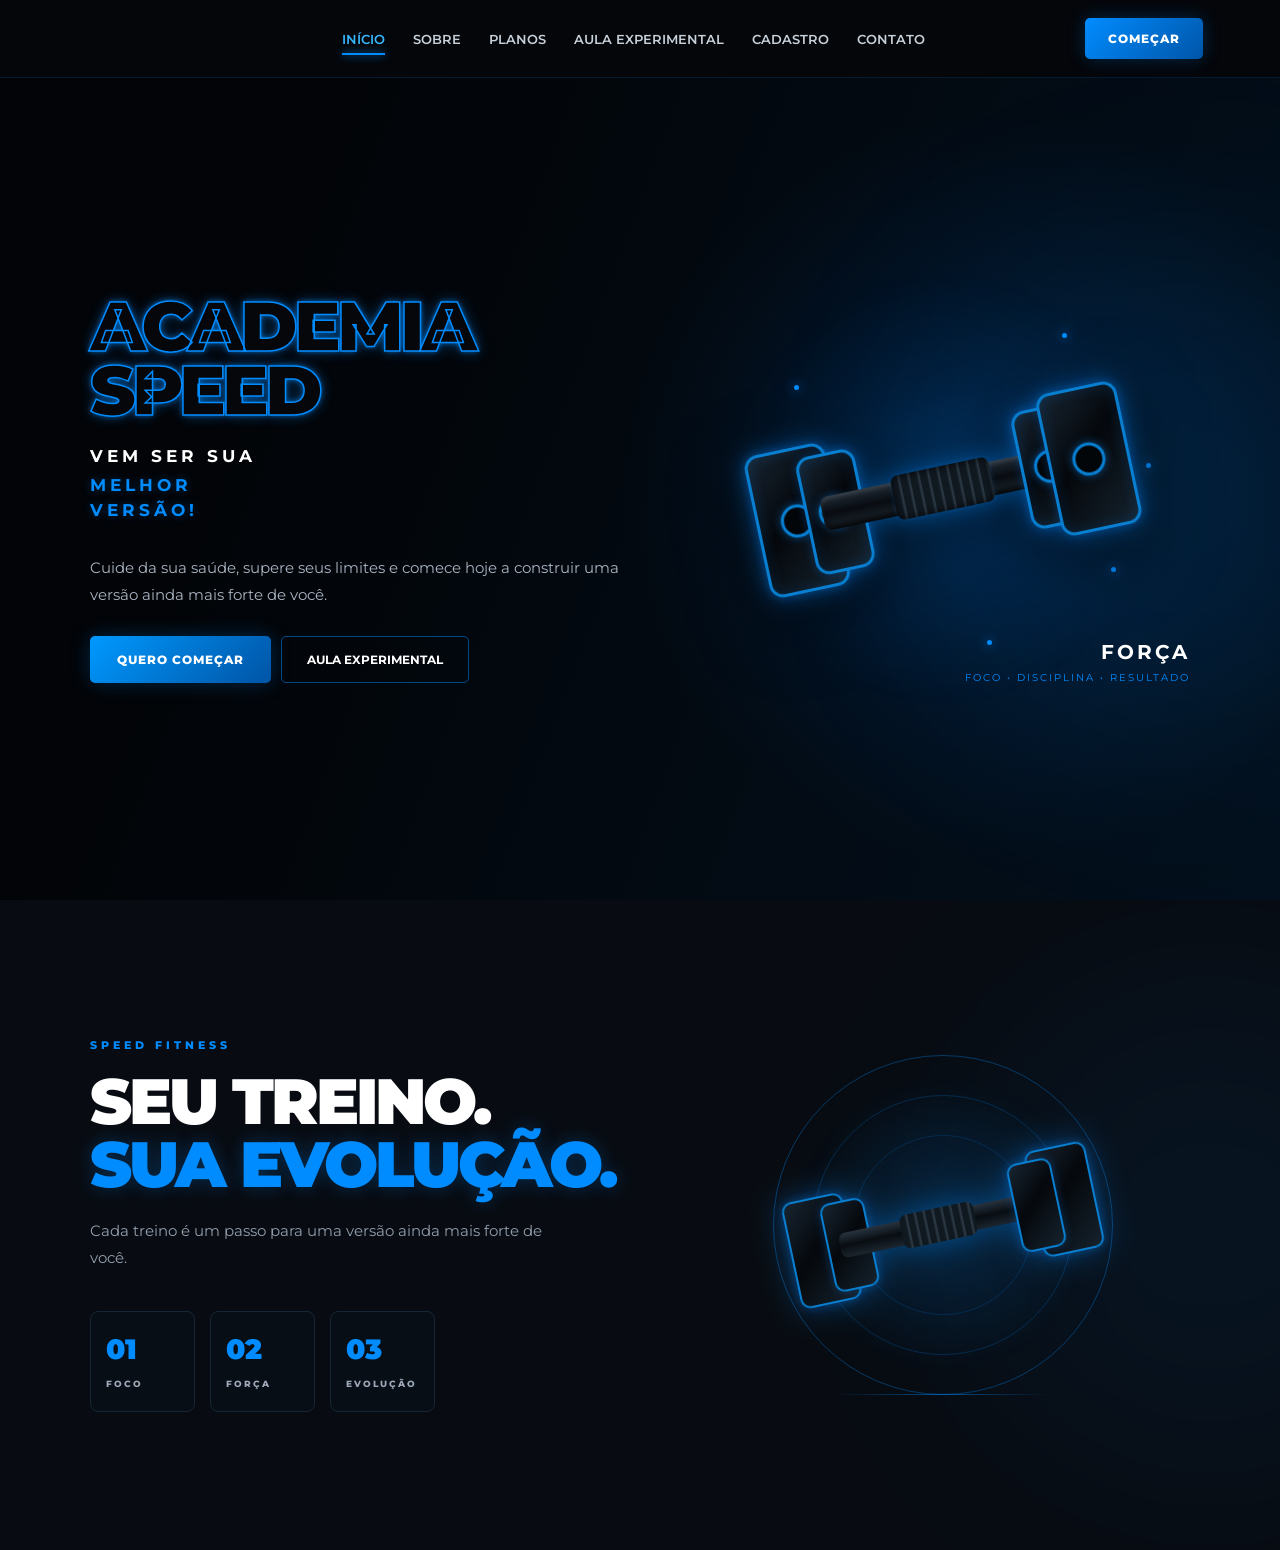
==== index.html @ 1f4860ee "Update index.html" ====
<!DOCTYPE html>
<html lang="pt-BR">

<head>
    <meta charset="UTF-8">
    <meta name="viewport" content="width=device-width, initial-scale=1.0">

    <title>Início | Speed Fitness</title>

    <link rel="stylesheet" href="estilo.css">
</head>

<body>

    <!-- =========================
         CABEÇALHO
    ========================== -->

    <header class="cabecalho">

        <a href="index.html" class="logo">
            <span>ACADEMIA</span>
            <small>SPEED</small>
        </a>

<link rel="preconnect" href="https://fonts.googleapis.com">
<link rel="preconnect" href="https://fonts.gstatic.com" crossorigin>
<link href="https://fonts.googleapis.com/css2?family=Montserrat:wght@400;500;600;700;800;900&display=swap" rel="stylesheet">
        <nav class="menu">

            <a href="index.html" class="ativo">INÍCIO</a>

            <a href="sobre.html">SOBRE</a>

            <a href="planos.html">PLANOS</a>

            <a href="experimental.html">
                AULA EXPERIMENTAL
            </a>

            <a href="cadastro.html">
                CADASTRO
            </a>

            <a href="contato.html">
                CONTATO
            </a>

        </nav>

        <a href="cadastro.html" class="botao-menu">
            COMEÇAR
        </a>

    </header>


    <!-- =========================
         INÍCIO
    ========================== -->

    <main>

        <section class="hero">

            <!-- CONTEÚDO DA ESQUERDA -->

            <div class="hero-conteudo">

                <div class="hero-subtitulo">
                    ACADEMIA SPEED
                </div>

                <h1>
                    VEM SER SUA
                    <span>
                        MELHOR<br>
                        VERSÃO!
                    </span>
                </h1>

                <p>
                    Cuide da sua saúde, supere seus limites e comece hoje
                    a construir uma versão ainda mais forte de você.
                </p>

                <div class="hero-botoes">

                    <a href="cadastro.html" class="botao-principal">
                        QUERO COMEÇAR
                    </a>

                    <a href="experimental.html" class="botao-secundario">
                        AULA EXPERIMENTAL
                    </a>

                </div>

            </div>


            <!-- VISUAL DA DIREITA -->

            <div class="hero-visual">

                <div class="circulo-brilho"></div>

                <div class="particula part-1"></div>
                <div class="particula part-2"></div>
                <div class="particula part-3"></div>
                <div class="particula part-4"></div>
                <div class="particula part-5"></div>


                <!-- HALTER -->

                <div class="halter">

                    <div class="anilha anilha-esquerda grande"></div>

                    <div class="anilha anilha-esquerda media"></div>

                    <div class="barra"></div>

                    <div class="pegador"></div>

                    <div class="anilha anilha-direita media"></div>

                    <div class="anilha anilha-direita grande"></div>

                </div>


                <!-- FRASE -->

                <div class="peso-texto">

                    <strong>FORÇA</strong>

                    <span>
                        FOCO • DISCIPLINA • RESULTADO
                    </span>

                </div>

            </div>

        </section>


        <section class="evolucao">

    <div class="evolucao-fundo"></div>

    <div class="evolucao-texto">

        <span class="mini-titulo">
            SPEED FITNESS
        </span>

        <h2>
            SEU TREINO.
            <span>SUA EVOLUÇÃO.</span>
        </h2>

        <p>
            Cada treino é um passo para uma versão
            ainda mais forte de você.
        </p>

        <div class="estatisticas">

            <div class="estatistica">
                <strong>01</strong>
                <span>FOCO</span>
            </div>

            <div class="estatistica">
                <strong>02</strong>
                <span>FORÇA</span>
            </div>

            <div class="estatistica">
                <strong>03</strong>
                <span>EVOLUÇÃO</span>
            </div>

        </div>

    </div>


    <div class="evolucao-visual">

        <div class="energia"></div>

        <div class="anel anel-1"></div>
        <div class="anel anel-2"></div>
        <div class="anel anel-3"></div>

        <div class="halter-evolucao">

            <div class="disco disco-esquerdo-1"></div>
            <div class="disco disco-esquerdo-2"></div>

            <div class="barra-evolucao"></div>

            <div class="pegador-evolucao"></div>

            <div class="disco disco-direito-1"></div>
            <div class="disco disco-direito-2"></div>

        </div>

        <div class="linha-evolucao">
            <span></span>
        </div>

    </div>

</section>
---- estilo.css ----
/* =====================================================
   SPEED FITNESS
   ESTILO PRINCIPAL DO SITE
   VERSÃO ORGANIZADA
===================================================== */


/* =====================================================
   CONFIGURAÇÕES GERAIS
===================================================== */

* {
    margin: 0;
    padding: 0;
    box-sizing: border-box;
}

html {
    scroll-behavior: smooth;
    width: 100%;
    overflow-x: hidden;
}

body {
    width: 100%;
    min-height: 100vh;
    font-family: 'Montserrat', sans-serif;
    background: #05070b;
    color: #ffffff;
    overflow-x: hidden;
}

a {
    text-decoration: none;
    color: inherit;
}

button,
input,
select,
textarea {
    font-family: inherit;
}

::selection {
    background: #008cff;
    color: #ffffff;
}


/* =====================================================
   CORES
===================================================== */

:root {
    --preto: #05070b;
    --preto-2: #090d14;
    --azul-escuro: #071522;
    --azul: #008cff;
    --azul-claro: #36b7ff;
    --azul-brilho: #00aaff;
    --cinza: #9ba7b5;
    --cinza-escuro: #18202b;
    --branco: #ffffff;
}


/* =====================================================
   CABEÇALHO
===================================================== */

.cabecalho {
    width: 100%;
    min-height: 78px;
    padding: 0 6%;

    display: flex;
    align-items: center;
    justify-content: space-between;
    gap: 25px;

    background: rgba(5, 7, 11, 0.94);

    border-bottom: 1px solid rgba(0, 140, 255, 0.15);

    position: sticky;
    top: 0;
    z-index: 1000;

    backdrop-filter: blur(15px);
}


/* =====================================================
   LOGO
===================================================== */

.logo {
    width: 105px;
    height: 65px;

    background-image: url("logo-speed-fitness.png");
    background-size: contain;
    background-position: center;
    background-repeat: no-repeat;

    flex-shrink: 0;

    transition: 0.3s ease;
}

.logo:hover {
    transform: scale(1.05);
}

.logo span,
.logo small {
    display: none;
}


/* =====================================================
   MENU
===================================================== */

.menu {
    display: flex;
    align-items: center;
    justify-content: center;
    gap: 28px;
}

.menu a {
    position: relative;

    color: #c8d0da;

    font-size: 13px;
    font-weight: 600;

    text-transform: uppercase;

    transition: 0.3s ease;
}

.menu a::after {
    content: "";

    position: absolute;
    left: 0;
    bottom: -8px;

    width: 0;
    height: 2px;

    background: var(--azul);

    box-shadow: 0 0 8px var(--azul);

    transition: 0.3s ease;
}

.menu a:hover {
    color: #ffffff;
}

.menu a:hover::after,
.menu a.ativo::after {
    width: 100%;
}

.menu a.ativo {
    color: var(--azul-claro);
}


/* =====================================================
   BOTÃO DO CABEÇALHO
===================================================== */

.botao-menu {
    padding: 13px 23px;

    background: linear-gradient(
        135deg,
        #008cff,
        #0055a8
    );

    border-radius: 5px;

    font-size: 12px;
    font-weight: 800;
    letter-spacing: 1px;

    transition: 0.3s ease;

    box-shadow: 0 0 18px rgba(0, 140, 255, 0.25);
}

.botao-menu:hover {
    transform: translateY(-3px);

    box-shadow:
        0 0 30px rgba(0, 140, 255, 0.5);
}


/* =====================================================
   HERO
===================================================== */

.hero {
    width: 100%;
    min-height: calc(100vh - 78px);

    padding: 70px 7%;

    display: flex;
    align-items: center;
    justify-content: space-between;

    position: relative;
    overflow: hidden;

    background:
        radial-gradient(
            circle at 78% 50%,
            rgba(0, 119, 255, 0.16),
            transparent 35%
        ),
        linear-gradient(
            110deg,
            #020407 20%,
            #03101d 100%
        );
}


/* brilho do fundo */

.hero::before {
    content: "";

    position: absolute;

    width: 500px;
    height: 500px;

    right: -150px;
    top: 20%;

    border-radius: 50%;

    background: rgba(0, 140, 255, 0.08);

    filter: blur(100px);

    pointer-events: none;
}


/* =====================================================
   CONTEÚDO DO HERO
===================================================== */

.hero-conteudo {
    width: 52%;
    max-width: 720px;

    position: relative;
    z-index: 5;

    animation: entradaTexto 1s ease forwards;
}


/* =====================================================
   ACADEMIA SPEED FITNESS
   TÍTULO GRANDE
===================================================== */

.hero-subtitulo {
    display: block;

    margin: 0 0 22px 0;

    color: #05070b;

    font-size: clamp(48px, 5.5vw, 88px);

    line-height: 0.9;

    font-weight: 900;

    letter-spacing: -4px;

    text-transform: uppercase;

    /*
       Preto por dentro
       Azul na borda
       Azul brilhando ao redor
    */

    -webkit-text-stroke: 1.5px #008cff;

    text-shadow:
        0 0 5px rgba(0, 140, 255, 0.75),
        0 0 14px rgba(0, 140, 255, 0.45);

    animation: tituloEntrada 1s ease forwards;
}


/* =====================================================
   VEM SER SUA MELHOR VERSÃO
   TÍTULO MENOR
===================================================== */

.hero h1 {
    margin: 0;

    font-size: 17px;

    line-height: 1.5;

    font-weight: 700;

    color: #ffffff;

    letter-spacing: 4px;

    text-transform: uppercase;
}


/* MELHOR / VERSÃO */

.hero h1 span {
    display: block;

    margin-top: 3px;

    color: #008cff;

    font-size: inherit;
    font-weight: inherit;
    letter-spacing: inherit;

    -webkit-text-stroke: 0;

    text-shadow:
        0 0 10px rgba(0, 140, 255, 0.35);
}


/* =====================================================
   TEXTO DO HERO
===================================================== */

.hero p {
    max-width: 620px;

    margin: 30px 0 0;

    color: #aab4c1;

    font-size: 15px;

    line-height: 1.8;
}


/* =====================================================
   BOTÕES DO HERO
===================================================== */

.hero-botoes {
    display: flex;
    align-items: center;
    gap: 10px;

    margin-top: 28px;
}

.hero-botoes a {
    transition: all 0.3s ease;
}

.hero-botoes a:hover {
    transform: translateY(-5px);
}


/* =====================================================
   BOTÃO PRINCIPAL
===================================================== */

.botao-principal {
    display: inline-flex;

    align-items: center;
    justify-content: center;

    padding: 16px 27px;

    background: linear-gradient(
        135deg,
        #0099ff,
        #0054a5
    );

    border-radius: 5px;

    font-size: 12px;
    font-weight: 800;

    letter-spacing: 1px;

    transition: 0.3s ease;

    box-shadow:
        0 0 20px rgba(0, 140, 255, 0.25);
}

.botao-principal:hover {
    transform: translateY(-4px);

    box-shadow:
        0 10px 35px rgba(0, 140, 255, 0.35);
}


/* =====================================================
   BOTÃO SECUNDÁRIO
===================================================== */

.botao-secundario {
    display: inline-flex;

    align-items: center;
    justify-content: center;

    padding: 15px 25px;

    border: 1px solid rgba(0, 140, 255, 0.5);

    color: #ffffff;

    border-radius: 5px;

    font-size: 12px;
    font-weight: 700;

    transition: 0.3s ease;
}

.botao-secundario:hover {
    background: rgba(0, 140, 255, 0.1);

    border-color: var(--azul);

    transform: translateY(-3px);
}


/* =====================================================
   VISUAL DO HERO
===================================================== */

.hero-visual {
    width: 45%;
    height: 520px;

    position: relative;

    display: flex;
    align-items: center;
    justify-content: center;

    animation: entradaVisual 1.2s ease forwards;
}


/* =====================================================
   CÍRCULO DE BRILHO
===================================================== */

.circulo-brilho {
    position: absolute;

    width: 430px;
    height: 430px;

    border-radius: 50%;

    background:
        radial-gradient(
            circle,
            rgba(0, 136, 255, 0.20) 0%,
            rgba(0, 90, 180, 0.10) 35%,
            transparent 70%
        );

    filter: blur(8px);

    animation: pulsar 4s ease-in-out infinite;
}


/* =====================================================
   HALTER
===================================================== */

.halter {
    width: 390px;
    height: 170px;

    position: relative;
    z-index: 3;

    transform: rotate(-12deg);

    animation:
        flutuarHalter 4s ease-in-out infinite;

    filter:
        drop-shadow(0 0 12px rgba(0, 140, 255, 0.45))
        drop-shadow(0 20px 35px rgba(0, 0, 0, 0.6));
}


/* =====================================================
   BARRA
===================================================== */

.barra {
    position: absolute;

    width: 245px;
    height: 34px;

    left: 72px;
    top: 68px;

    border-radius: 8px;

    background: linear-gradient(
        180deg,
        #202a35,
        #080c11,
        #1c252e
    );

    box-shadow:
        inset 0 3px 4px rgba(255,255,255,0.12),
        inset 0 -4px 5px rgba(0,0,0,0.8);
}


/* =====================================================
   PEGADOR
===================================================== */

.pegador {
    position: absolute;

    width: 100px;
    height: 45px;

    left: 145px;
    top: 62px;

    border-radius: 8px;

    background: repeating-linear-gradient(
        90deg,
        #101820 0px,
        #101820 7px,
        #293641 8px,
        #293641 10px
    );

    box-shadow:
        inset 0 0 8px rgba(0,0,0,0.8),
        0 0 5px rgba(0,140,255,0.2);
}


/* =====================================================
   ANILHAS
===================================================== */

.anilha {
    position: absolute;

    border-radius: 14px;

    background:
        linear-gradient(
            135deg,
            #172431,
            #05080c 45%,
            #15222d
        );

    border: 3px solid #087fd1;

    box-shadow:
        inset 0 0 15px rgba(0,140,255,0.15),
        0 0 10px rgba(0,130,255,0.3);
}

.anilha.grande {
    width: 82px;
    height: 145px;

    top: 13px;
}

.anilha.media {
    width: 60px;
    height: 120px;

    top: 25px;
}


/* esquerda */

.anilha-esquerda.grande {
    left: 5px;
}

.anilha-esquerda.media {
    left: 55px;
}


/* direita */

.anilha-direita.media {
    right: 55px;
}

.anilha-direita.grande {
    right: 5px;
}


/* centro das anilhas */

.anilha::after {
    content: "";

    position: absolute;

    width: 27px;
    height: 27px;

    top: 50%;
    left: 50%;

    transform: translate(-50%, -50%);

    border-radius: 50%;

    background: #030609;

    border: 3px solid #087fd1;

    box-shadow:
        0 0 8px rgba(0,140,255,0.5);
}


/* =====================================================
   TEXTO FORÇA
===================================================== */

.peso-texto {
    position: absolute;

    right: 0;
    bottom: 65px;

    display: flex;
    flex-direction: column;

    text-align: right;

    z-index: 4;

    animation:
        flutuarTexto 4s ease-in-out infinite;
}

.peso-texto strong {
    color: #ffffff;

    font-size: 20px;

    letter-spacing: 3px;
}

.peso-texto span {
    margin-top: 7px;

    color: #008cff;

    font-size: 10px;

    letter-spacing: 2px;
}


/* =====================================================
   LINHAS DECORATIVAS
===================================================== */

.linha-decorativa {
    position: absolute;

    width: 180px;
    height: 1px;

    background:
        linear-gradient(
            90deg,
            transparent,
            #008cff,
            transparent
        );

    opacity: 0.4;
}

.linha-1 {
    top: 100px;
    right: 40px;

    transform: rotate(-25deg);

    animation:
        moverLinha 5s ease-in-out infinite;
}

.linha-2 {
    bottom: 120px;
    left: 40px;

    transform: rotate(-25deg);

    animation:
        moverLinha 6s ease-in-out infinite reverse;
}


/* =====================================================
   PARTÍCULAS
===================================================== */

.particula {
    position: absolute;

    width: 5px;
    height: 5px;

    border-radius: 50%;

    background: #008cff;

    box-shadow:
        0 0 12px #008cff;

    animation:
        particulaSubir 4s ease-in-out infinite;
}

.part-1 {
    top: 20%;
    right: 25%;
}

.part-2 {
    top: 65%;
    right: 15%;
    animation-delay: 1s;
}

.part-3 {
    top: 30%;
    left: 20%;
    animation-delay: 2s;
}

.part-4 {
    bottom: 20%;
    right: 40%;
    animation-delay: 1.5s;
}

.part-5 {
    top: 45%;
    right: 8%;
    animation-delay: 2.5s;
}


/* =====================================================
   SEÇÃO EVOLUÇÃO
===================================================== */

.evolucao {
    min-height: 650px;

    display: flex;
    align-items: center;
    justify-content: space-between;

    gap: 50px;

    position: relative;
    overflow: hidden;

    padding: 100px 7%;

    background:
        radial-gradient(
            circle at 75% 50%,
            rgba(0, 140, 255, 0.12),
            transparent 35%
        ),
        #070b11;
}


/* fundo */

.evolucao-fundo {
    position: absolute;

    width: 500px;
    height: 500px;

    right: -180px;
    top: 50%;

    transform: translateY(-50%);

    border-radius: 50%;

    background: rgba(0, 140, 255, 0.06);

    filter: blur(100px);

    pointer-events: none;
}


/* =====================================================
   TEXTO DA EVOLUÇÃO
===================================================== */

.evolucao-texto {
    width: 48%;

    position: relative;
    z-index: 3;
}

.mini-titulo {
    display: block;

    margin-bottom: 18px;

    color: #008cff;

    font-size: 11px;

    font-weight: 800;

    letter-spacing: 4px;
}

.evolucao-texto h2 {
    margin: 0 0 22px;

    font-size: clamp(40px, 5vw, 70px);

    line-height: 0.98;

    font-weight: 900;

    letter-spacing: -3px;
}

.evolucao-texto h2 span {
    display: block;

    color: #008cff;

    text-shadow:
        0 0 18px rgba(0,140,255,0.25);
}

.evolucao-texto > p {
    max-width: 480px;

    color: #929eac;

    font-size: 15px;

    line-height: 1.8;
}


/* =====================================================
   ESTATÍSTICAS
===================================================== */

.estatisticas {
    display: flex;

    gap: 15px;

    margin-top: 40px;
}

.estatistica {
    min-width: 105px;

    padding: 20px 15px;

    background: rgba(9, 15, 23, 0.8);

    border: 1px solid #172636;

    border-radius: 8px;

    transition: 0.3s ease;
}

.estatistica:hover {
    transform: translateY(-6px);

    border-color: #008cff;

    box-shadow:
        0 10px 30px rgba(0,140,255,0.1);
}

.estatistica strong {
    display: block;

    color: #008cff;

    font-size: 28px;

    font-weight: 900;

    margin-bottom: 6px;
}

.estatistica span {
    color: #9ca8b6;

    font-size: 9px;

    font-weight: 800;

    letter-spacing: 2px;
}


/* =====================================================
   VISUAL DA EVOLUÇÃO
===================================================== */

.evolucao-visual {
    width: 45%;
    height: 450px;

    position: relative;

    display: flex;
    align-items: center;
    justify-content: center;
}


/* energia */

.energia {
    position: absolute;

    width: 320px;
    height: 320px;

    border-radius: 50%;

    background:
        radial-gradient(
            circle,
            rgba(0,140,255,0.20),
            transparent 65%
        );

    filter: blur(5px);

    animation: pulsar 4s ease-in-out infinite;
}


/* anéis */

.anel {
    position: absolute;

    border: 1px solid rgba(0,140,255,0.35);

    border-radius: 50%;

    animation: girar 12s linear infinite;
}

.anel-1 {
    width: 340px;
    height: 340px;
}

.anel-2 {
    width: 260px;
    height: 260px;

    border-color: rgba(0,140,255,0.22);

    animation-duration: 9s;

    animation-direction: reverse;
}

.anel-3 {
    width: 180px;
    height: 180px;

    border-color: rgba(0,140,255,0.18);

    animation-duration: 7s;
}


/* =====================================================
   HALTER DA EVOLUÇÃO
===================================================== */

.halter-evolucao {
    width: 320px;
    height: 130px;

    position: relative;
    z-index: 3;

    transform: rotate(-12deg);

    filter:
        drop-shadow(0 0 15px rgba(0,140,255,0.4));

    animation:
        flutuarHalter 4s ease-in-out infinite;
}


/* barra */

.barra-evolucao {
    position: absolute;

    width: 210px;
    height: 25px;

    left: 55px;
    top: 52px;

    border-radius: 7px;

    background:
        linear-gradient(
            180deg,
            #27333f,
            #080d12,
            #1c252e
        );
}


/* pegador */

.pegador-evolucao {
    position: absolute;

    width: 75px;
    height: 34px;

    left: 118px;
    top: 47px;

    border-radius: 7px;

    background:
        repeating-linear-gradient(
            90deg,
            #101820 0px,
            #101820 6px,
            #293641 7px,
            #293641 9px
        );
}


/* discos */

.disco {
    position: absolute;

    border-radius: 10px;

    background:
        linear-gradient(
            135deg,
            #172431,
            #05080c 45%,
            #15222d
        );

    border: 2px solid #087fd1;

    box-shadow:
        0 0 10px rgba(0,130,255,0.3);
}

.disco-esquerdo-1,
.disco-direito-1 {
    width: 62px;
    height: 108px;

    top: 11px;
}

.disco-esquerdo-2,
.disco-direito-2 {
    width: 45px;
    height: 90px;

    top: 20px;
}

.disco-esquerdo-1 {
    left: 5px;
}

.disco-esquerdo-2 {
    left: 42px;
}

.disco-direito-1 {
    right: 5px;
}

.disco-direito-2 {
    right: 42px;
}


/* linha */

.linha-evolucao {
    position: absolute;

    bottom: 55px;
    left: 50%;

    width: 220px;
    height: 1px;

    transform: translateX(-50%);

    background:
        linear-gradient(
            90deg,
            transparent,
            #008cff,
            transparent
        );

    opacity: 0.5;
}


/* =====================================================
   SEÇÕES GERAIS
===================================================== */

section {
    padding: 100px 7%;
}

section:nth-of-type(even) {
    background: #080c12;
}

section h2 {
    font-size: clamp(30px, 4vw, 52px);

    font-weight: 900;

    line-height: 1.05;

    letter-spacing: -2px;

    margin-bottom: 20px;
}

section h2 span {
    color: var(--azul);
}


/* =====================================================
   CARDS DE BENEFÍCIOS
===================================================== */

.beneficios {
    display: grid;

    grid-template-columns: repeat(4, 1fr);

    gap: 20px;

    margin-top: 50px;
}

.beneficio {
    padding: 35px 25px;

    background: #0a1018;

    border: 1px solid #172331;

    border-radius: 10px;

    position: relative;

    overflow: hidden;

    transition: 0.4s ease;
}

.beneficio::before {
    content: "";

    position: absolute;

    width: 100%;
    height: 2px;

    top: 0;
    left: -100%;

    background: var(--azul);

    transition: 0.4s ease;
}

.beneficio:hover {
    transform: translateY(-8px);

    border-color: rgba(0,140,255,0.5);

    box-shadow:
        0 15px 35px rgba(0,0,0,0.35);
}

.beneficio:hover::before {
    left: 0;
}

.beneficio-icone {
    font-size: 30px;

    margin-bottom: 25px;
}

.beneficio h3 {
    font-size: 17px;

    margin-bottom: 12px;
}

.beneficio p {
    color: #8996a5;

    font-size: 13px;

    line-height: 1.7;
}


/* =====================================================
   PÁGINAS INTERNAS
===================================================== */

.pagina-topo {
    min-height: 400px;

    display: flex;

    flex-direction: column;

    justify-content: center;

    align-items: flex-start;

    background:
        radial-gradient(
            circle at 80% 30%,
            rgba(0,140,255,0.13),
            transparent 35%
        ),
        #070b11;
}

.pagina-topo h1 {
    font-size: clamp(40px,6vw,75px);

    line-height: 1;

    font-weight: 900;

    letter-spacing: -3px;

    margin-bottom: 25px;
}

.pagina-topo h1 span {
    color: var(--azul);
}

.pagina-topo > p:last-child {
    max-width: 650px;

    color: #9aa7b6;

    line-height: 1.8;
}


/* =====================================================
   SOBRE
===================================================== */

.sobre-conteudo {
    max-width: 1000px;

    margin: auto;
}

.sobre-conteudo p {
    color: #a4afbc;

    line-height: 1.9;

    font-size: 15px;

    margin-bottom: 20px;
}

.diferenciais {
    display: grid;

    grid-template-columns: repeat(4,1fr);

    gap: 20px;

    margin-top: 50px;
}

.diferencial {
    padding: 30px;

    background: #0b1119;

    border: 1px solid #182534;

    border-radius: 10px;

    transition: 0.3s ease;
}

.diferencial:hover {
    transform: translateY(-6px);

    border-color: var(--azul);
}

.diferencial h3 {
    margin-bottom: 12px;

    font-size: 15px;
}

.diferencial p {
    font-size: 12px;

    line-height: 1.7;

    color: #8f9baa;
}


/* =====================================================
   PLANOS
===================================================== */

.planos-grid {
    display: grid;

    grid-template-columns: repeat(3,1fr);

    gap: 22px;
}

.plano-card {
    padding: 35px;

    background:
        linear-gradient(
            145deg,
            #0b121b,
            #070b10
        );

    border: 1px solid #1a2a3a;

    border-radius: 12px;

    position: relative;

    overflow: hidden;

    transition: 0.4s ease;
}

.plano-card:hover {
    transform: translateY(-8px);

    border-color: var(--azul);

    box-shadow:
        0 15px 45px rgba(0,140,255,0.12);
}

.plano-card.destaque {
    border-color: var(--azul);

    box-shadow:
        0 0 30px rgba(0,140,255,0.12);
}

.plano-card .tag {
    display: inline-block;

    padding: 6px 10px;

    background: rgba(0,140,255,0.12);

    color: var(--azul-claro);

    font-size: 9px;

    font-weight: 800;

    letter-spacing: 1px;

    border-radius: 3px;

    margin-bottom: 20px;
}

.plano-card h3 {
    font-size: 20px;

    margin-bottom: 15px;
}

.preco {
    font-size: 36px;

    font-weight: 900;

    margin-bottom: 8px;
}

.preco small {
    font-size: 12px;

    color: #788594;

    font-weight: 500;
}

.plano-card p {
    color: #8996a5;

    font-size: 12px;

    line-height: 1.7;
}

.plano-card .botao-secundario {
    width: 100%;

    margin-top: 25px;
}


/* =====================================================
   FAMÍLIA
===================================================== */

.cadastro-familia {
    display: flex;

    align-items: center;

    justify-content: space-between;

    gap: 40px;

    background:
        linear-gradient(
            120deg,
            #071522,
            #05080d
        );
}

.cadastro-familia > div {
    max-width: 650px;
}

.cadastro-familia p {
    color: #929eac;

    line-height: 1.8;

    font-size: 14px;
}


/* =====================================================
   CADASTRO
===================================================== */

.cadastro-area {
    display: grid;

    grid-template-columns: 0.8fr 1.2fr;

    gap: 70px;

    align-items: start;
}

.cadastro-informacoes {
    position: sticky;

    top: 120px;
}

.cadastro-informacoes > p:not(.subtitulo) {
    color: #919dab;

    line-height: 1.8;

    font-size: 14px;
}

.cadastro-beneficios {
    margin-top: 35px;
}

.cadastro-beneficios div {
    display: flex;

    align-items: center;

    gap: 15px;

    margin-bottom: 18px;
}

.cadastro-beneficios span {
    width: 25px;
    height: 25px;

    display: flex;

    align-items: center;
    justify-content: center;

    background: rgba(0,140,255,0.1);

    border: 1px solid rgba(0,140,255,0.4);

    border-radius: 50%;

    color: var(--azul);

    font-size: 12px;
}

.cadastro-beneficios p {
    color: #b0bac6;

    font-size: 13px;
}


/* =====================================================
   FORMULÁRIO
===================================================== */

.formulario-container {
    padding: 40px;

    background: #080e16;

    border: 1px solid #172636;

    border-radius: 14px;

    box-shadow:
        0 20px 60px rgba(0,0,0,0.25);
}

.formulario-titulo {
    display: flex;

    align-items: center;

    gap: 18px;

    padding-bottom: 25px;

    margin-bottom: 25px;

    border-bottom: 1px solid #1a2836;
}

.formulario-titulo > span {
    color: var(--azul);

    font-size: 12px;

    font-weight: 900;
}

.formulario-titulo p {
    color: var(--azul-claro);

    font-size: 9px;

    font-weight: 800;

    letter-spacing: 2px;
}

.formulario-titulo h2 {
    font-size: 23px;

    margin: 4px 0 0;
}

.campo {
    margin-bottom: 20px;
}

.campo label {
    display: block;

    margin-bottom: 8px;

    color: #c6ced8;

    font-size: 12px;

    font-weight: 600;
}

.campo input,
.campo select,
.campo textarea {
    width: 100%;

    padding: 14px 15px;

    color: #ffffff;

    background: #05090e;

    border: 1px solid #1d2b39;

    border-radius: 5px;

    outline: none;

    font-size: 13px;

    transition: 0.3s ease;
}

.campo textarea {
    resize: vertical;

    min-height: 100px;
}

.campo input:focus,
.campo select:focus,
.campo textarea:focus {
    border-color: var(--azul);

    box-shadow:
        0 0 15px rgba(0,140,255,0.08);
}

.campo select option {
    background: #080e16;

    color: #ffffff;
}


/* =====================================================
   AVISO CADASTRO
===================================================== */

.aviso-cadastro {
    display: flex;

    align-items: flex-start;

    gap: 10px;

    padding: 15px;

    margin: 25px 0;

    background: rgba(0,140,255,0.05);

    border: 1px solid rgba(0,140,255,0.12);

    border-radius: 6px;
}

.aviso-cadastro p {
    color: #7f8d9d;

    font-size: 10px;

    line-height: 1.6;
}

.botao-enviar {
    width: 100%;

    padding: 17px;

    border: none;

    border-radius: 5px;

    cursor: pointer;

    color: #ffffff;

    background:
        linear-gradient(
            135deg,
            #008cff,
            #0055a8
        );

    font-size: 11px;

    font-weight: 800;

    letter-spacing: 1px;

    transition: 0.3s ease;
}

.botao-enviar span {
    margin-left: 10px;

    font-size: 18px;
}

.botao-enviar:hover {
    transform: translateY(-3px);

    box-shadow:
        0 10px 30px rgba(0,140,255,0.25);
}


/* =====================================================
   PRIVACIDADE
===================================================== */

.privacidade {
    display: flex;

    align-items: center;

    gap: 25px;

    max-width: 1000px;

    margin: 0 auto;

    padding: 25px;

    background: #090f17;

    border: 1px solid #162535;

    border-radius: 10px;
}

.privacidade-icone {
    font-size: 30px;
}

.privacidade h3 {
    font-size: 14px;

    margin-bottom: 8px;
}

.privacidade p {
    color: #7f8d9d;

    font-size: 12px;

    line-height: 1.6;
}


/* =====================================================
   AULA EXPERIMENTAL
===================================================== */

.experimental-destaque {
    display: grid;

    grid-template-columns: repeat(3,1fr);

    gap: 20px;
}

.passo {
    padding: 35px;

    background: #090f17;

    border: 1px solid #172636;

    border-radius: 10px;

    transition: 0.4s ease;
}

.passo:hover {
    transform: translateY(-8px);

    border-color: var(--azul);
}

.passo-numero {
    font-size: 40px;

    font-weight: 900;

    color: rgba(0,140,255,0.3);

    margin-bottom: 20px;
}

.passo h3 {
    font-size: 17px;

    margin-bottom: 12px;
}

.passo p {
    color: #8996a5;

    font-size: 13px;

    line-height: 1.7;
}


/* =====================================================
   HORÁRIOS
===================================================== */

.horarios {
    display: grid;

    grid-template-columns: 1fr 1fr;

    gap: 70px;

    align-items: center;
}

.horarios-texto p:last-child {
    color: #8f9ba9;

    line-height: 1.8;

    font-size: 14px;
}

.tabela-horarios {
    background: #090f17;

    border: 1px solid #172636;

    border-radius: 10px;

    overflow: hidden;
}

.horario-linha {
    display: flex;

    align-items: center;

    justify-content: space-between;

    gap: 20px;

    padding: 23px 25px;

    border-bottom: 1px solid #17202c;
}

.horario-linha:last-child {
    border-bottom: none;
}

.horario-linha strong {
    font-size: 13px;
}

.horario-linha span {
    color: var(--azul-claro);

    font-size: 12px;

    text-align: right;
}


/* =====================================================
   CONTATO
===================================================== */

.contato-area {
    display: grid;

    grid-template-columns: repeat(3,1fr);

    gap: 22px;
}

.contato-card {
    padding: 35px;

    background: #090f17;

    border: 1px solid #172636;

    border-radius: 10px;

    transition: 0.4s ease;
}

.contato-card:hover {
    transform: translateY(-8px);

    border-color: rgba(0,140,255,0.6);

    box-shadow:
        0 15px 40px rgba(0,0,0,0.3);
}

.contato-card.destaque {
    border-color: rgba(0,140,255,0.5);
}

.contato-icone {
    font-size: 30px;

    margin-bottom: 25px;
}

.contato-label {
    color: var(--azul);

    font-size: 9px;

    font-weight: 800;

    letter-spacing: 2px;

    margin-bottom: 10px;
}

.contato-card h3 {
    font-size: 18px;

    margin-bottom: 15px;
}

.contato-card > p:not(.contato-label) {
    color: #8f9baa;

    font-size: 12px;

    line-height: 1.8;
}

.link-contato {
    display: inline-block;

    margin-top: 25px;

    color: var(--azul-claro);

    font-size: 10px;

    font-weight: 800;

    letter-spacing: 1px;

    transition: 0.3s ease;
}

.link-contato:hover {
    color: #ffffff;

    transform: translateX(5px);
}


/* =====================================================
   FAQ
===================================================== */

.faq {
    max-width: 1000px;

    margin: auto;
}

.faq-lista {
    margin-top: 40px;
}

.faq details {
    border-bottom: 1px solid #1a2734;
}

.faq summary {
    list-style: none;

    cursor: pointer;

    padding: 23px 5px;

    display: flex;

    align-items: center;

    justify-content: space-between;

    font-size: 14px;

    font-weight: 600;
}

.faq summary::-webkit-details-marker {
    display: none;
}

.faq summary span {
    color: var(--azul);

    font-size: 22px;

    transition: 0.3s ease;
}

.faq details[open] summary span {
    transform: rotate(45deg);
}

.faq details p {
    color: #8996a5;

    font-size: 12px;

    line-height: 1.8;

    padding: 0 35px 25px 5px;
}


/* =====================================================
   CHAMADA FINAL
===================================================== */

.chamada-final {
    display: flex;

    align-items: center;

    justify-content: space-between;

    gap: 40px;

    padding-top: 80px;
    padding-bottom: 80px;

    background:
        radial-gradient(
            circle at 20% 50%,
            rgba(0,140,255,0.12),
            transparent 35%
        ),
        #07101a;
}

.chamada-final p {
    color: var(--azul-claro);

    font-size: 10px;

    font-weight: 800;

    letter-spacing: 3px;

    margin-bottom: 15px;
}

.chamada-final h2 {
    margin: 0;
}


/* =====================================================
   RODAPÉ
===================================================== */

.rodape {
    padding: 55px 7% 30px;

    background: #030508;

    border-top: 1px solid #101a24;

    text-align: center;
}

.rodape .logo {
    margin: 0 auto 20px;
}

.rodape > p {
    color: #6f7b88;

    font-size: 11px;

    margin-bottom: 25px;
}

.rodape-links {
    display: flex;

    justify-content: center;

    flex-wrap: wrap;

    gap: 25px;

    margin-bottom: 35px;
}

.rodape-links a {
    color: #8b97a5;

    font-size: 10px;

    font-weight: 600;

    text-transform: uppercase;

    transition: 0.3s ease;
}

.rodape-links a:hover {
    color: var(--azul);
}

.copyright {
    padding-top: 25px;

    border-top: 1px solid #111923;

    color: #4e5965 !important;

    font-size: 9px !important;

    margin: 0 !important;
}


/* =====================================================
   ANIMAÇÕES
===================================================== */

@keyframes entradaTexto {
    from {
        opacity: 0;
        transform: translateX(-50px);
    }

    to {
        opacity: 1;
        transform: translateX(0);
    }
}

@keyframes entradaVisual {
    from {
        opacity: 0;
        transform: translateX(70px);
    }

    to {
        opacity: 1;
        transform: translateX(0);
    }
}

@keyframes tituloEntrada {
    from {
        opacity: 0;
        transform: translateY(20px);
    }

    to {
        opacity: 1;
        transform: translateY(0);
    }
}

@keyframes flutuarHalter {
    0%,
    100% {
        transform: translateY(0) rotate(-12deg);
    }

    50% {
        transform: translateY(-22px) rotate(-8deg);
    }
}

@keyframes pulsar {
    0%,
    100% {
        transform: scale(0.95);
        opacity: 0.7;
    }

    50% {
        transform: scale(1.08);
        opacity: 1;
    }
}

@keyframes flutuarTexto {
    0%,
    100% {
        transform: translateY(0);
    }

    50% {
        transform: translateY(-10px);
    }
}

@keyframes particulaSubir {
    0%,
    100% {
        transform: translateY(20px);
        opacity: 0;
    }

    30% {
        opacity: 1;
    }

    70% {
        opacity: 1;
    }

    100% {
        transform: translateY(-60px);
        opacity: 0;
    }
}

@keyframes moverLinha {
    0%,
    100% {
        opacity: 0.2;
        transform: translateX(0) rotate(-25deg);
    }

    50% {
        opacity: 0.7;
        transform: translateX(20px) rotate(-25deg);
    }
}

@keyframes girar {
    from {
        transform: rotate(0deg);
    }

    to {
        transform: rotate(360deg);
    }
}

@keyframes aparecer {
    from {
        opacity: 0;
        transform: translateY(25px);
    }

    to {
        opacity: 1;
        transform: translateY(0);
    }
}

@keyframes flutuar {
    0%,
    100% {
        transform: translateY(0);
    }

    50% {
        transform: translateY(-12px);
    }
}


/* =====================================================
   ANIMAÇÃO DOS CARDS
===================================================== */

.beneficio,
.diferencial,
.plano-card,
.passo,
.contato-card,
.estatistica {
    animation: aparecer 0.7s ease both;
}


/* =====================================================
   TABLET
===================================================== */

@media (max-width: 1000px) {

    .cabecalho {
        padding: 0 4%;
    }

    .menu {
        gap: 15px;
    }

    .menu a {
        font-size: 10px;
    }

    .beneficios {
        grid-template-columns: repeat(2,1fr);
    }

    .diferenciais {
        grid-template-columns: repeat(2,1fr);
    }

    .planos-grid {
        grid-template-columns: repeat(2,1fr);
    }

    .contato-area {
        grid-template-columns: 1fr;
    }

    .cadastro-area {
        grid-template-columns: 1fr;
    }

    .cadastro-informacoes {
        position: static;
    }

    .horarios {
        grid-template-columns: 1fr;
    }
}


/* =====================================================
   RESPONSIVO — CELULAR
===================================================== */

@media (max-width: 700px) {

    /* CABEÇALHO */

    .cabecalho {
        min-height: 75px;

        height: auto;

        padding: 10px 15px;

        flex-wrap: wrap;

        gap: 8px;
    }

    .logo {
        width: 80px;
        height: 55px;
    }

    .menu {
        width: 100%;

        order: 3;

        display: flex;

        justify-content: center;

        flex-wrap: wrap;

        gap: 8px 14px;

        padding: 8px 0 4px;

        overflow: hidden;
    }

    .menu a {
        font-size: 10px;

        white-space: nowrap;
    }

    .botao-menu {
        padding: 10px 15px;

        font-size: 9px;
    }


    /* HERO */

    .hero {
        width: 100%;

        min-height: auto;

        padding: 55px 18px 45px;

        flex-direction: column;

        align-items: center;

        justify-content: center;

        text-align: center;

        gap: 20px;
    }

    .hero-conteudo {
        width: 100%;

        max-width: 100%;

        display: flex;

        flex-direction: column;

        align-items: center;

        text-align: center;
    }


    /* ACADEMIA SPEED FITNESS */

    .hero-subtitulo {
        width: 100%;

        max-width: 360px;

        font-size: clamp(31px, 10vw, 43px);

        line-height: 0.95;

        letter-spacing: -1.5px;

        margin: 0 auto 18px;

        text-align: center;

        -webkit-text-stroke: 1px #008cff;

        text-shadow:
            0 0 5px rgba(0,140,255,0.7),
            0 0 12px rgba(0,140,255,0.4);
    }


    /* VEM SER SUA MELHOR VERSÃO */

    .hero h1 {
        width: 100%;

        max-width: 100%;

        font-size: 13px;

        line-height: 1.6;

        letter-spacing: 2px;

        margin: 0 auto;

        text-align: center;
    }

    .hero h1 span {
        letter-spacing: 2px;

        margin-top: 2px;
    }


    /* PARÁGRAFO */

    .hero p {
        width: 100%;

        max-width: 400px;

        margin: 22px auto 0;

        font-size: 13px;

        line-height: 1.6;
    }


    /* BOTÕES */

    .hero-botoes {
        width: 100%;

        max-width: 340px;

        flex-direction: column;

        align-items: center;

        gap: 12px;

        margin-top: 22px;
    }

    .hero-botoes a {
        width: 100%;

        max-width: 320px;

        text-align: center;
    }


    /* VISUAL */

    .hero-visual {
        width: 100%;

        max-width: 380px;

        height: 300px;

        margin: 20px auto 0;

        transform: scale(0.78);

        transform-origin: center;
    }

    .circulo-brilho {
        width: 300px;

        height: 300px;
    }

    .halter {
        transform: scale(0.75) rotate(-12deg);
    }

    .peso-texto {
        right: 8%;

        font-size: 11px;
    }


    /* EVOLUÇÃO */

    .evolucao {
        min-height: auto;

        padding: 70px 18px;

        flex-direction: column;

        text-align: center;

        gap: 20px;
    }

    .evolucao-texto {
        width: 100%;

        max-width: 100%;
    }

    .mini-titulo {
        font-size: 10px;

        letter-spacing: 3px;
    }

    .evolucao-texto h2 {
        font-size: clamp(34px, 9vw, 48px);

        letter-spacing: -2px;
    }

    .evolucao-texto > p {
        max-width: 350px;

        margin: auto;

        font-size: 13px;
    }

    .estatisticas {
        width: 100%;

        justify-content: center;

        gap: 8px;

        margin-top: 30px;
    }

    .estatistica {
        min-width: 90px;

        padding: 16px 10px;
    }

    .estatistica strong {
        font-size: 24px;
    }

    .evolucao-visual {
        width: 100%;

        max-width: 380px;

        height: 320px;

        margin: 10px auto 0;

        transform: scale(0.75);

        transform-origin: center;
    }


    /* SEÇÕES */

    section {
        width: 100%;

        padding: 55px 18px;

        overflow: hidden;
    }

    section h2 {
        width: 100%;

        max-width: 100%;

        font-size: clamp(28px,8vw,42px);

        line-height: 1.1;

        text-align: center;

        word-wrap: break-word;
    }


    /* CARDS */

    .beneficios,
    .diferenciais,
    .planos-grid,
    .experimental-destaque {
        width: 100%;

        grid-template-columns: 1fr;

        gap: 18px;
    }


    /* CADASTRO */

    .cadastro-area {
        gap: 40px;
    }

    .formulario-container {
        padding: 25px 20px;
    }

    .cadastro-familia {
        flex-direction: column;

        align-items: flex-start;
    }


    /* CONTATO */

    .contato-area {
        grid-template-columns: 1fr;
    }


    /* HORÁRIOS */

    .horario-linha {
        align-items: flex-start;

        flex-direction: column;

        gap: 8px;
    }

    .horario-linha span {
        text-align: left;
    }


    /* CHAMADA FINAL */

    .chamada-final {
        flex-direction: column;

        align-items: flex-start;
    }

    .chamada-final .botao-principal {
        width: 100%;
    }


    /* TOPO DAS PÁGINAS */

    .pagina-topo {
        min-height: 330px;
    }

    .pagina-topo h1 {
        letter-spacing: -2px;
    }
}


/* =====================================================
   CELULARES PEQUENOS
===================================================== */

@media (max-width: 380px) {

    .cabecalho {
        padding-left: 10px;

        padding-right: 10px;
    }

    .menu {
        gap: 7px 10px;
    }

    .menu a {
        font-size: 9px;
    }

    .hero {
        padding-left: 14px;

        padding-right: 14px;
    }

    .hero-subtitulo {
        max-width: 330px;

        font-size: 29px;

        letter-spacing: -1px;
    }

    .hero h1 {
        font-size: 12px;

        letter-spacing: 1.5px;
    }

    .hero p {
        font-size: 12px;
    }

    .hero-visual {
        transform: scale(0.65);

        margin-left: -20px;

        margin-right: -20px;
    }

    .evolucao-visual {
        transform: scale(0.63);

        margin-left: -20px;

        margin-right: -20px;
    }

    section {
        padding-left: 14px;

        padding-right: 14px;
    }
}
/* =========================================
   TÍTULO DO INÍCIO - CELULAR
========================================= */

@media (max-width: 700px) {

    .hero .hero-conteudo .hero-subtitulo {
        width: 100% !important;
        max-width: 340px !important;

        margin: 0 auto 24px !important;

        font-size: clamp(28px, 9vw, 36px) !important;
        line-height: 0.95 !important;

        font-weight: 900 !important;
        letter-spacing: -1.5px !important;

        text-align: center !important;
        text-transform: uppercase !important;

        color: #05070b !important;
        -webkit-text-fill-color: #05070b !important;
        -webkit-text-stroke: 1px #008cff !important;

        text-shadow:
            0 0 4px rgba(0, 140, 255, 0.95),
            0 0 10px rgba(0, 140, 255, 0.65),
            0 0 18px rgba(0, 140, 255, 0.35) !important;
    }

    .hero .hero-conteudo h1 {
        width: 100% !important;

        margin: 0 auto 20px !important;

        font-size: 15px !important;
        line-height: 1.45 !important;
        letter-spacing: 3px !important;

        text-align: center !important;
    }

    .hero .hero-conteudo h1 span {
        display: inline !important;

        color: #008cff !important;

        -webkit-text-stroke: 0 !important;

        text-shadow:
            0 0 8px rgba(0, 140, 255, 0.5) !important;
    }
}
/* =====================================================
   CORREÇÃO DA FONTE DO TÍTULO NO CELULAR
===================================================== */

@media (max-width: 700px) {

    .hero .hero-conteudo .hero-subtitulo {
        font-family: 'Montserrat', Arial, sans-serif !important;
        font-style: normal !important;
        font-weight: 900 !important;

        letter-spacing: -1.5px !important;
        line-height: 0.95 !important;

        -webkit-font-smoothing: antialiased;
        -moz-osx-font-smoothing: grayscale;
    }

    .hero .hero-conteudo h1,
    .hero .hero-conteudo h1 span,
    .hero .hero-conteudo p,
    .hero .hero-conteudo a {
        font-family: 'Montserrat', Arial, sans-serif !important;
        font-style: normal !important;
    }
}
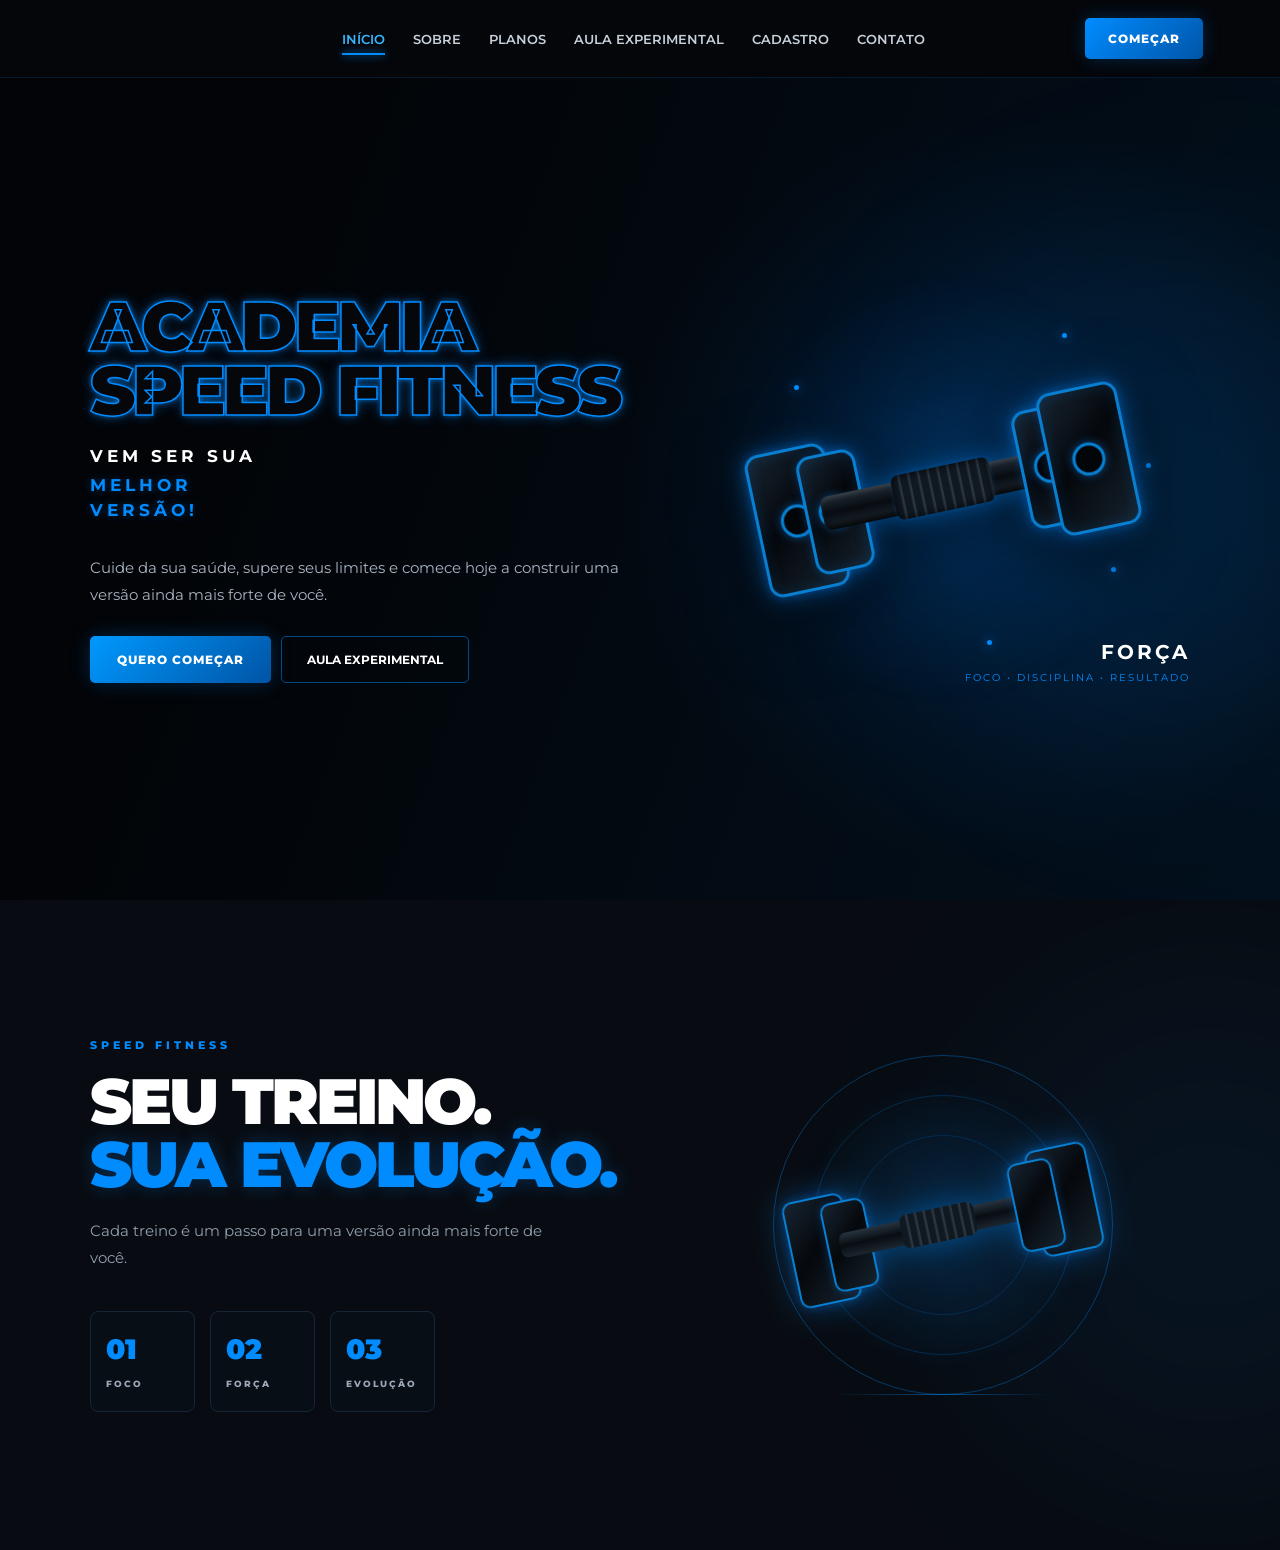
==== commit a74dbde8: "Update index.html" ====
--- a/index.html
+++ b/index.html
@@ -20,7 +20,7 @@
 
         <a href="index.html" class="logo">
             <span>ACADEMIA</span>
-            <small>SPEED</small>
+            <small>SPEED FITNESS</small>
         </a>
 
 <link rel="preconnect" href="https://fonts.googleapis.com">
@@ -68,7 +68,7 @@
             <div class="hero-conteudo">
 
                 <div class="hero-subtitulo">
-                    ACADEMIA SPEED
+                    ACADEMIA SPEED FITNESS
                 </div>
 
                 <h1>
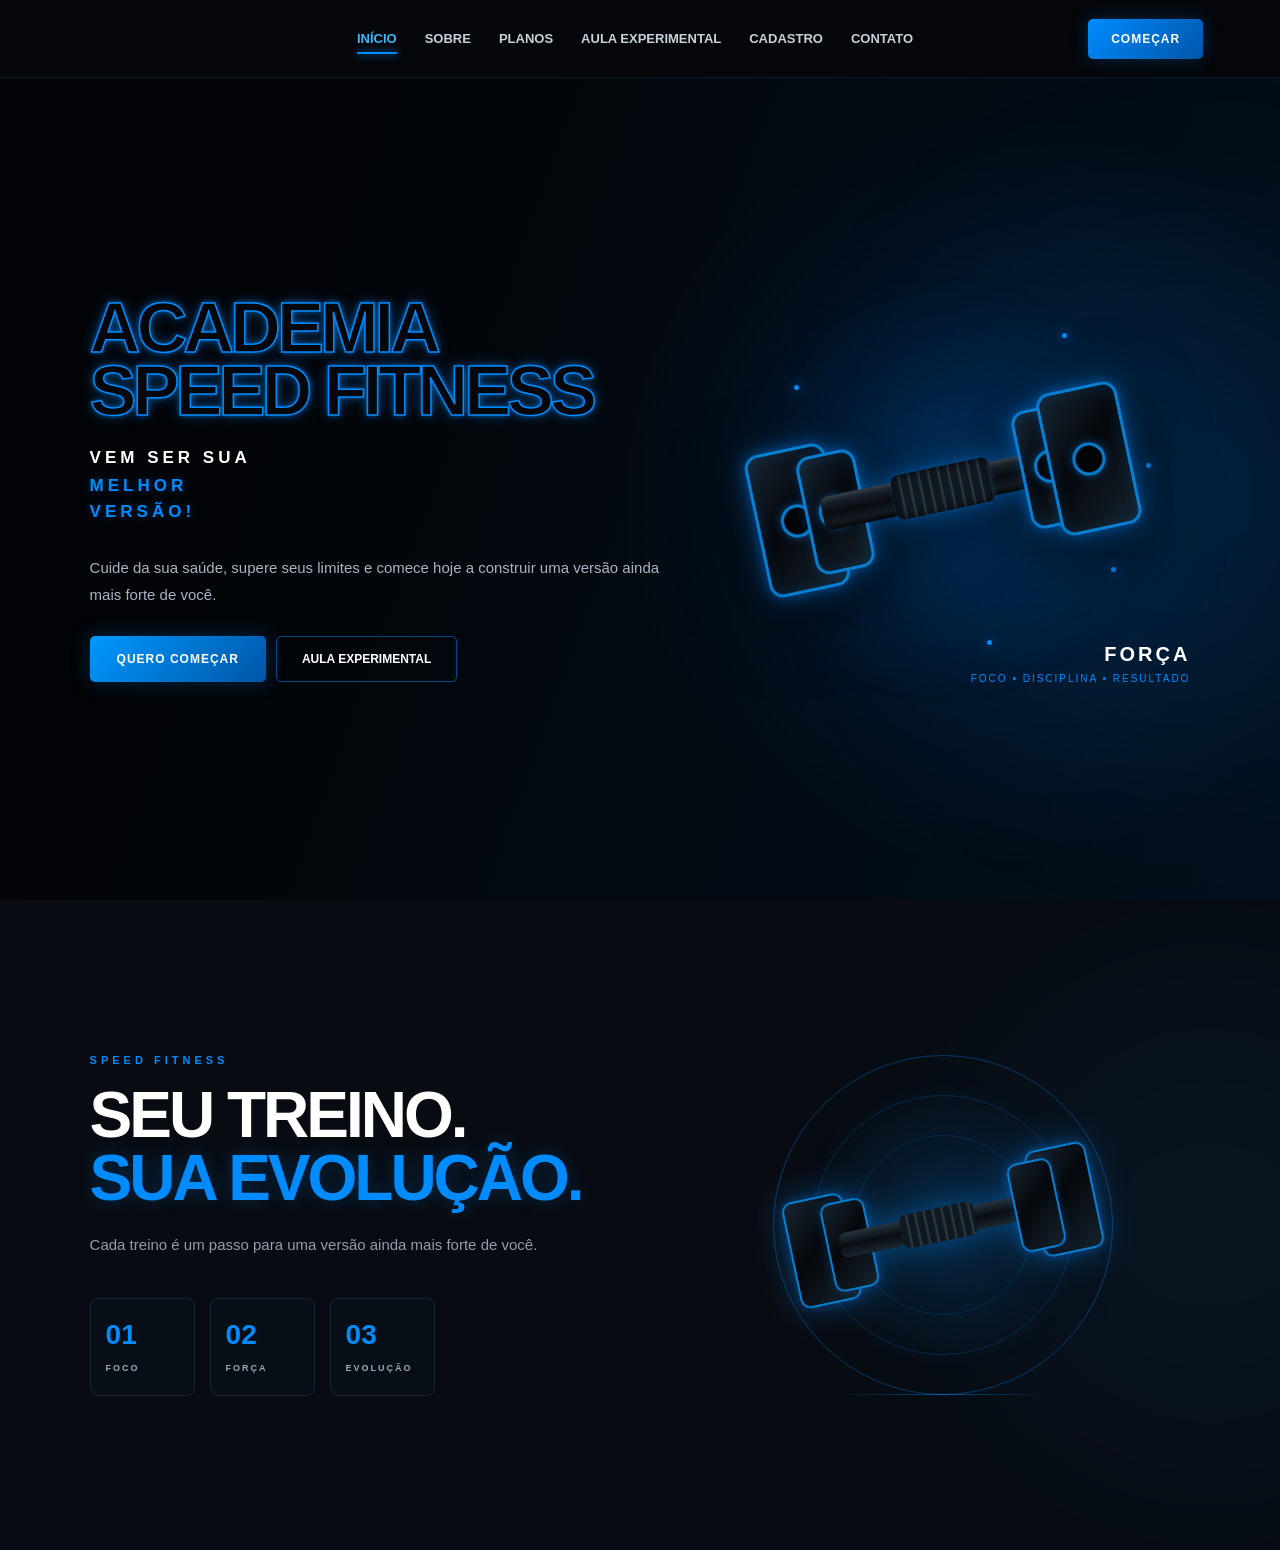
==== commit 3e1238d0: "Update index.html" ====
--- a/index.html
+++ b/index.html
@@ -23,9 +23,6 @@
             <small>SPEED FITNESS</small>
         </a>
 
-<link rel="preconnect" href="https://fonts.googleapis.com">
-<link rel="preconnect" href="https://fonts.gstatic.com" crossorigin>
-<link href="https://fonts.googleapis.com/css2?family=Montserrat:wght@400;500;600;700;800;900&display=swap" rel="stylesheet">
         <nav class="menu">
 
             <a href="index.html" class="ativo">INÍCIO</a>
--- a/estilo.css
+++ b/estilo.css
@@ -2985,3 +2985,10 @@
         font-style: normal !important;
     }
 }
+.hero-subtitulo {
+    font-size: clamp(48px, 5.5vw, 88px);
+    line-height: 0.9;
+    font-weight: 900;
+    letter-spacing: -4px;
+    text-transform: uppercase;
+}
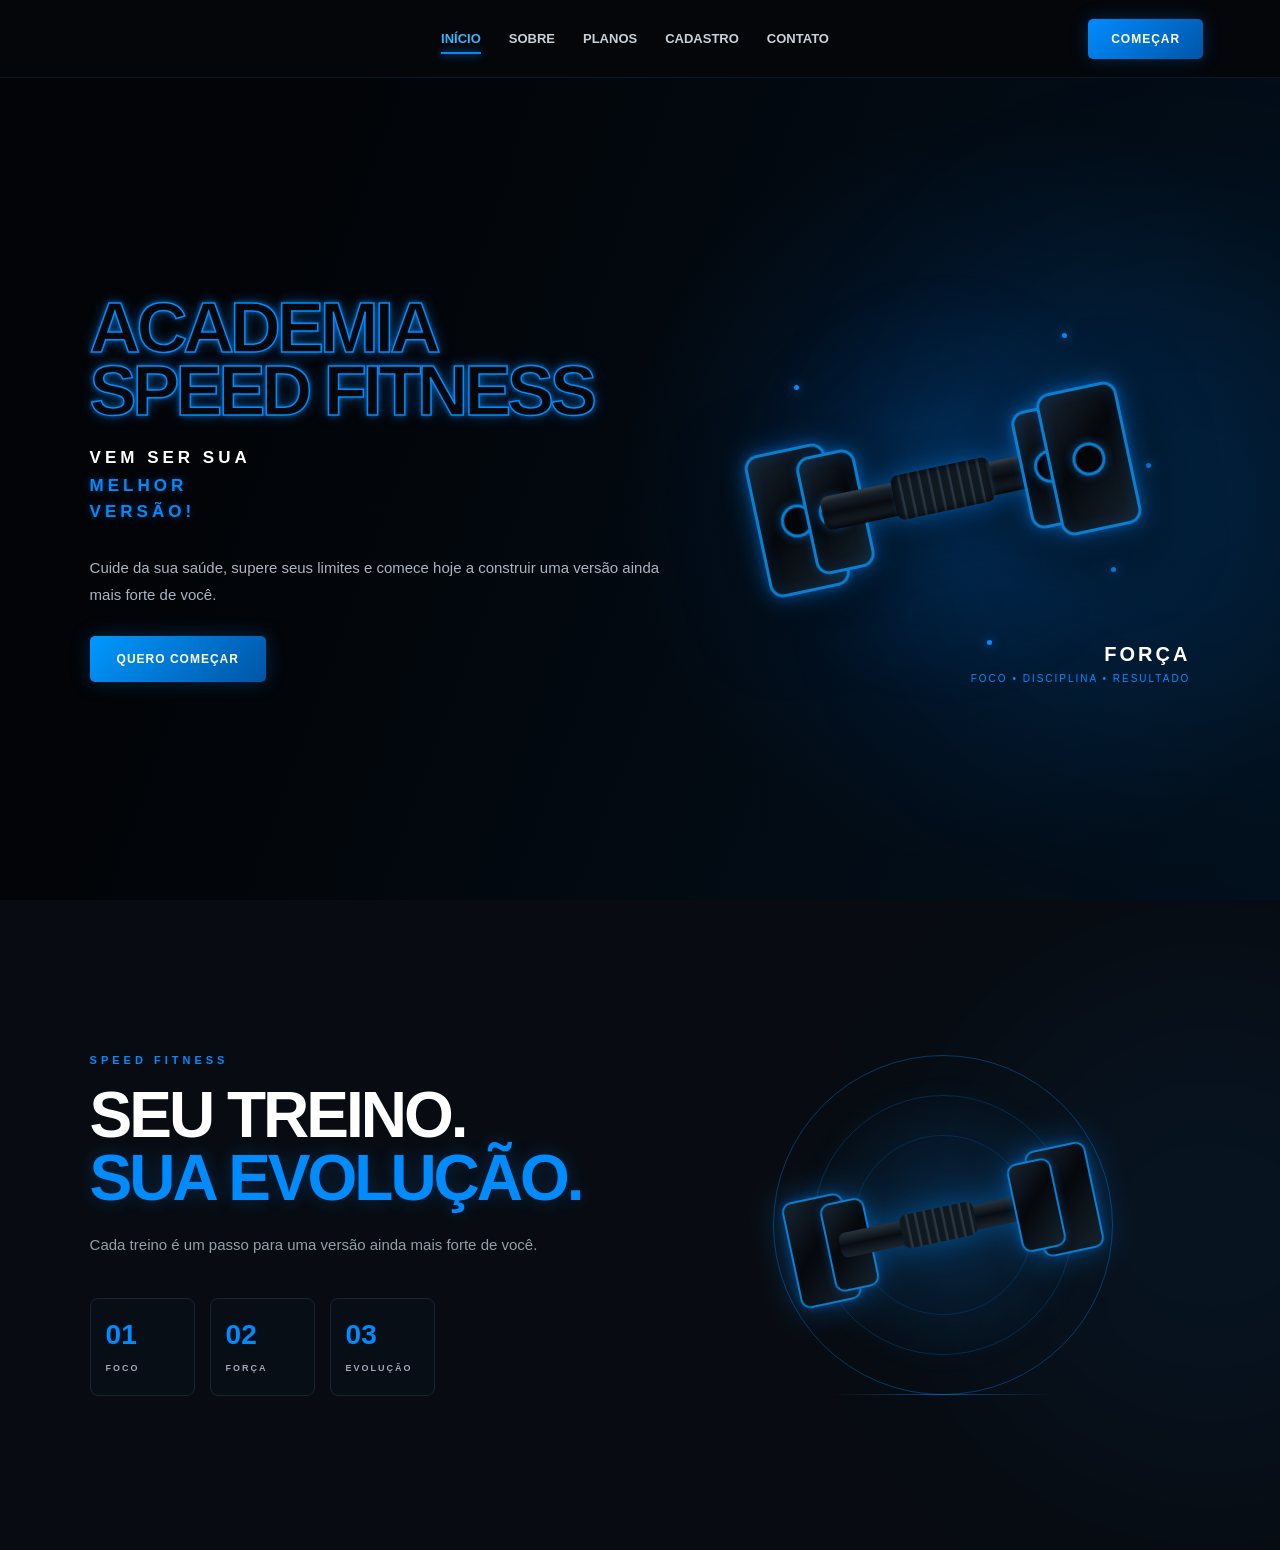
==== commit 5c984dbf: "Update index.html" ====
--- a/index.html
+++ b/index.html
@@ -6,7 +6,9 @@
     <meta name="viewport" content="width=device-width, initial-scale=1.0">
 
     <title>Início | Speed Fitness</title>
-
+<link rel="preconnect" href="https://fonts.googleapis.com">
+<link rel="preconnect" href="https://fonts.gstatic.com" crossorigin>
+<link href="https://fonts.googleapis.com/css2?family=Anton&display=swap" rel="stylesheet">
     <link rel="stylesheet" href="estilo.css">
 </head>
 
@@ -30,9 +32,6 @@
             <a href="sobre.html">SOBRE</a>
 
             <a href="planos.html">PLANOS</a>
-
-            <a href="experimental.html">
-                AULA EXPERIMENTAL
             </a>
 
             <a href="cadastro.html">
@@ -87,10 +86,6 @@
                         QUERO COMEÇAR
                     </a>
 
-                    <a href="experimental.html" class="botao-secundario">
-                        AULA EXPERIMENTAL
-                    </a>
-
                 </div>
 
             </div>
--- a/estilo.css
+++ b/estilo.css
@@ -2985,10 +2985,70 @@
         font-style: normal !important;
     }
 }
-.hero-subtitulo {
-    font-size: clamp(48px, 5.5vw, 88px);
-    line-height: 0.9;
-    font-weight: 900;
-    letter-spacing: -4px;
-    text-transform: uppercase;
-}
+
+@media (max-width: 700px) {
+    .hero .hero-conteudo .hero-subtitulo {
+        font-family: 'Anton', sans-serif !important;
+    }
+}
+/* =====================================================
+   AJUSTE DAS PÁGINAS INTERNAS
+   SOMENTE POSICIONAMENTO E TAMANHO NO CELULAR
+===================================================== */
+
+
+/* =========================
+   COMPUTADOR
+========================= */
+
+@media (min-width: 701px) {
+
+    .pagina-topo {
+        padding-left: 12% !important;
+        padding-right: 12% !important;
+    }
+
+    .sobre-conteudo,
+    .planos-grid,
+    .cadastro-area,
+    .contato-area,
+    .experimental-destaque,
+    .faq,
+    .chamada-final {
+        margin-left: auto !important;
+        margin-right: auto !important;
+    }
+
+}
+
+
+/* =========================
+   CELULAR
+========================= */
+
+@media (max-width: 700px) {
+
+    /* Títulos das páginas internas */
+    .pagina-topo h1 {
+        font-size: clamp(32px, 8vw, 48px) !important;
+        line-height: 1.05 !important;
+    }
+
+    /* Títulos das seções */
+    section h2 {
+        font-size: clamp(26px, 7vw, 38px) !important;
+        line-height: 1.1 !important;
+    }
+
+    /* Textos */
+    .pagina-topo > p:last-child,
+    .sobre-conteudo p,
+    .plano-card p,
+    .diferencial p,
+    .contato-card > p:not(.contato-label),
+    .faq details p {
+        font-size: 13px !important;
+        line-height: 1.7 !important;
+    }
+
+}
